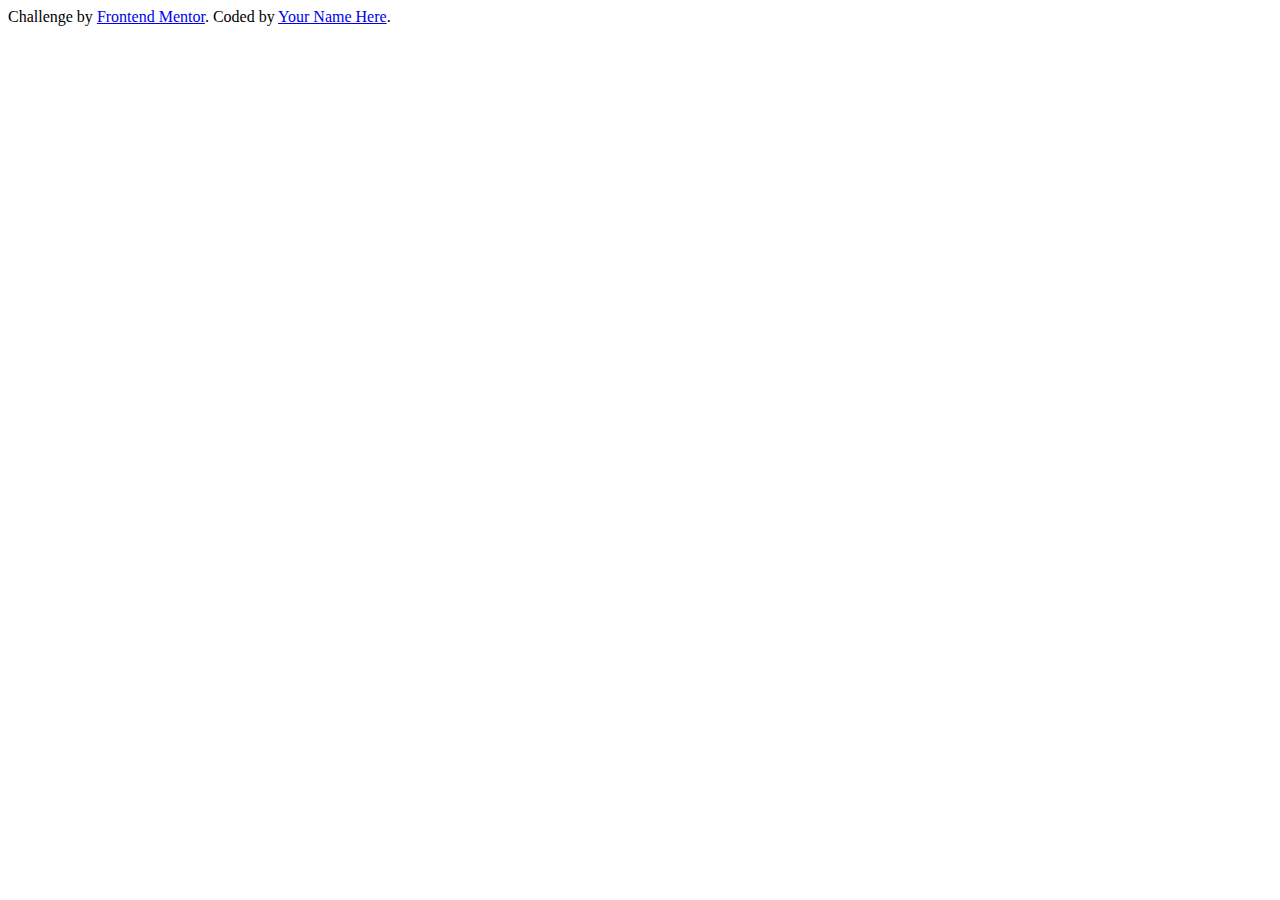
==== index.html @ bd639218 "first commit" ====
<!DOCTYPE html>
<html lang="en">
<head>
  <meta charset="UTF-8">
  <meta name="viewport" content="width=device-width, initial-scale=1.0"> <!-- displays site properly based on user's device -->

  <link rel="icon" type="image/png" sizes="32x32" href="./assets/images/favicon-32x32.png">
  
  <title>Frontend Mentor | Blog preview card</title>
</head>
  <body>


  
    <div class="attribution">
      Challenge by <a href="https://www.frontendmentor.io?ref=challenge" target="_blank">Frontend Mentor</a>. 
      Coded by <a href="#">Your Name Here</a>.
    </div>
  </body>
</html>
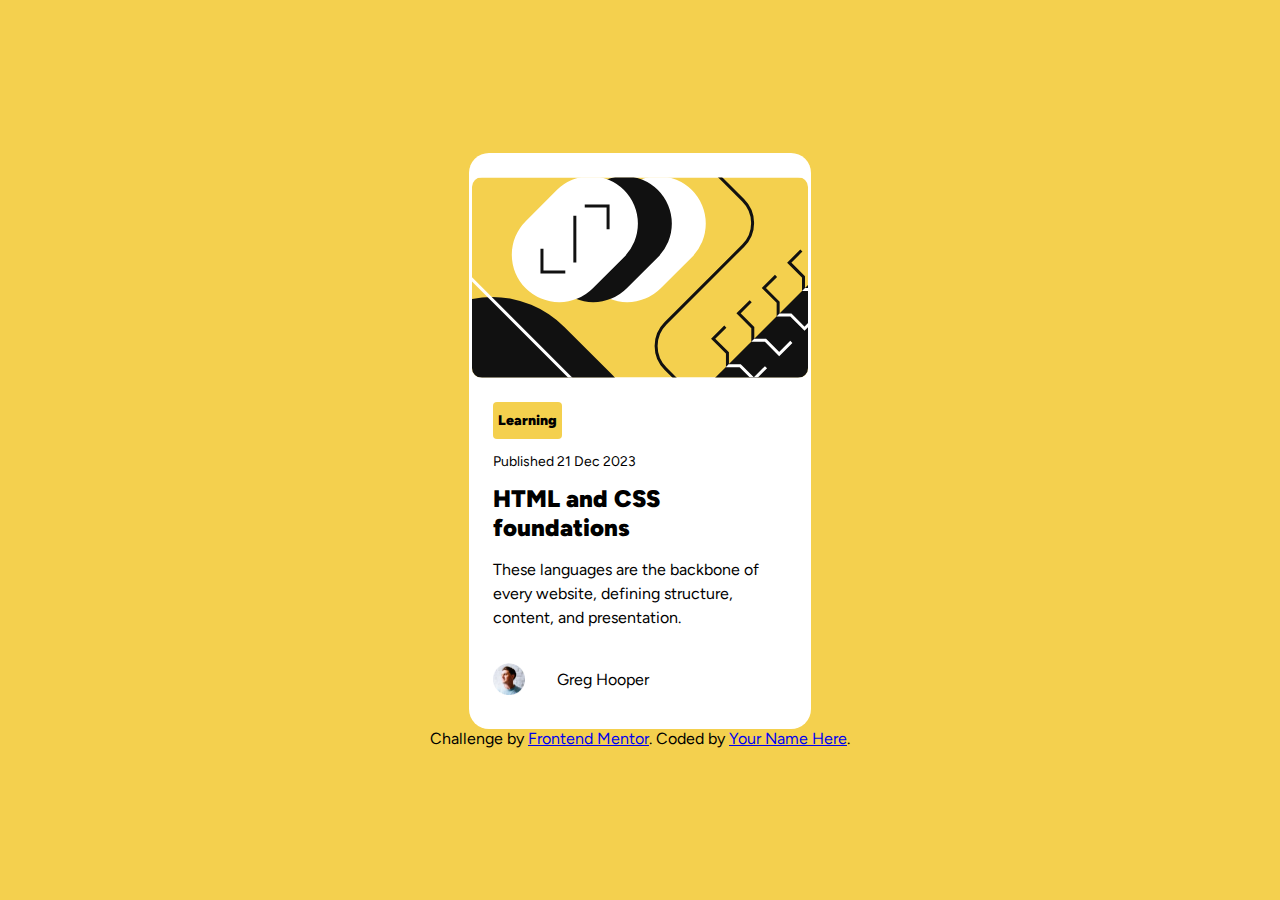
==== commit cf5ae298: "new commit" ====
--- a/index.html
+++ b/index.html
@@ -3,13 +3,68 @@
 <head>
   <meta charset="UTF-8">
   <meta name="viewport" content="width=device-width, initial-scale=1.0"> <!-- displays site properly based on user's device -->
-
-  <link rel="icon" type="image/png" sizes="32x32" href="./assets/images/favicon-32x32.png">
-  
+  <link rel="preconnect" href="https://fonts.googleapis.com">
+  <link rel="preconnect" href="https://fonts.gstatic.com" crossorigin>
+  <link href="https://fonts.googleapis.com/css2?family=Figtree:ital,wght@0,300..900;1,300..900&display=swap" rel="stylesheet">
+  <link rel="favicon-32x32" type="image/png" sizes="32x32" href="./assets/images/favicon-32x32.png">
+  <link rel="stylesheet" href="/style.css">
   <title>Frontend Mentor | Blog preview card</title>
 </head>
   <body>
 
+    <div class="card">
+
+      <picture>
+
+        <img src="/assets/images/illustration-article.svg" alt="illustration-article">
+
+      </picture>
+
+      <div class="content">
+
+        <div class="category">
+
+          <p>Learning</p>
+
+        </div>
+
+        <div class="publish_date">
+
+          <p>Published 21 Dec 2023</p>
+
+        </div>
+
+        <div class="title">
+
+          <p>HTML and CSS foundations</p>
+
+        </div>
+
+        <div class="description">
+
+          <p>These languages are the backbone of every website, defining structure, content, and presentation.</p>
+
+        </div>
+
+      </div>
+
+      <div class="author">
+
+        <picture>
+
+          <img src="/assets/images/image-avatar.webp" alt="image-avatar">
+
+        </picture>
+
+        <p>
+
+          Greg Hooper
+
+        </p>
+
+      </div>
+
+    </div>
 
   
     <div class="attribution">
--- a/style.css
+++ b/style.css
@@ -0,0 +1,110 @@
+*{
+
+    box-sizing: border-box;
+
+}
+
+body{
+
+font-family: 'Figtree';
+background-color: hsl(47, 88%, 63%);
+margin: 0;
+padding: 0;
+width: 100%;
+height: 100vh;
+display: flex;
+flex-direction: column;
+justify-content: center;
+align-items: center;
+
+}
+
+.card{
+
+    width: 26.67%;
+    background-color: hsl(0, 0%, 100%);
+    display: flex;
+    flex-direction: column;
+    justify-content: center;
+    align-items: center;
+    padding: 24px 24px;
+    border-radius: 20px;
+
+}
+
+.card > picture > img{
+
+    border-radius: 10px;
+    margin: 0 0 20px 0;
+
+}
+
+.content{
+
+    display: flex;
+    flex-direction: column;
+    justify-content:flex-start;
+
+}
+
+.category{
+
+    background-color: hsl(47, 88%, 63%);
+    width: 23.44%;
+    height: 14.76%;
+    display: flex;
+    justify-content: center;
+    align-items: center;
+    border-radius: 4px;
+    font-weight: 900;
+    font-size: 14px;
+
+}
+
+.publish_date > p{
+
+    font-size: 14px;
+
+}
+
+
+.title > p{
+
+    font-size: 24px;
+    font-weight: 900;
+    margin: 0;
+
+}
+
+.description > p{
+
+    font-size: 16px;
+    line-height: 150%;
+
+}
+
+.author{
+
+    width: 100%;
+    display: flex;
+    justify-content: flex-start;
+    align-items: center;
+
+}
+
+.author > picture{
+
+    display: inline-block;
+    width: auto;
+    height: auto;
+    display: flex;
+
+}
+
+.author > picture > img{
+
+    object-fit: cover; 
+    height: auto;
+    width:50%;
+
+}